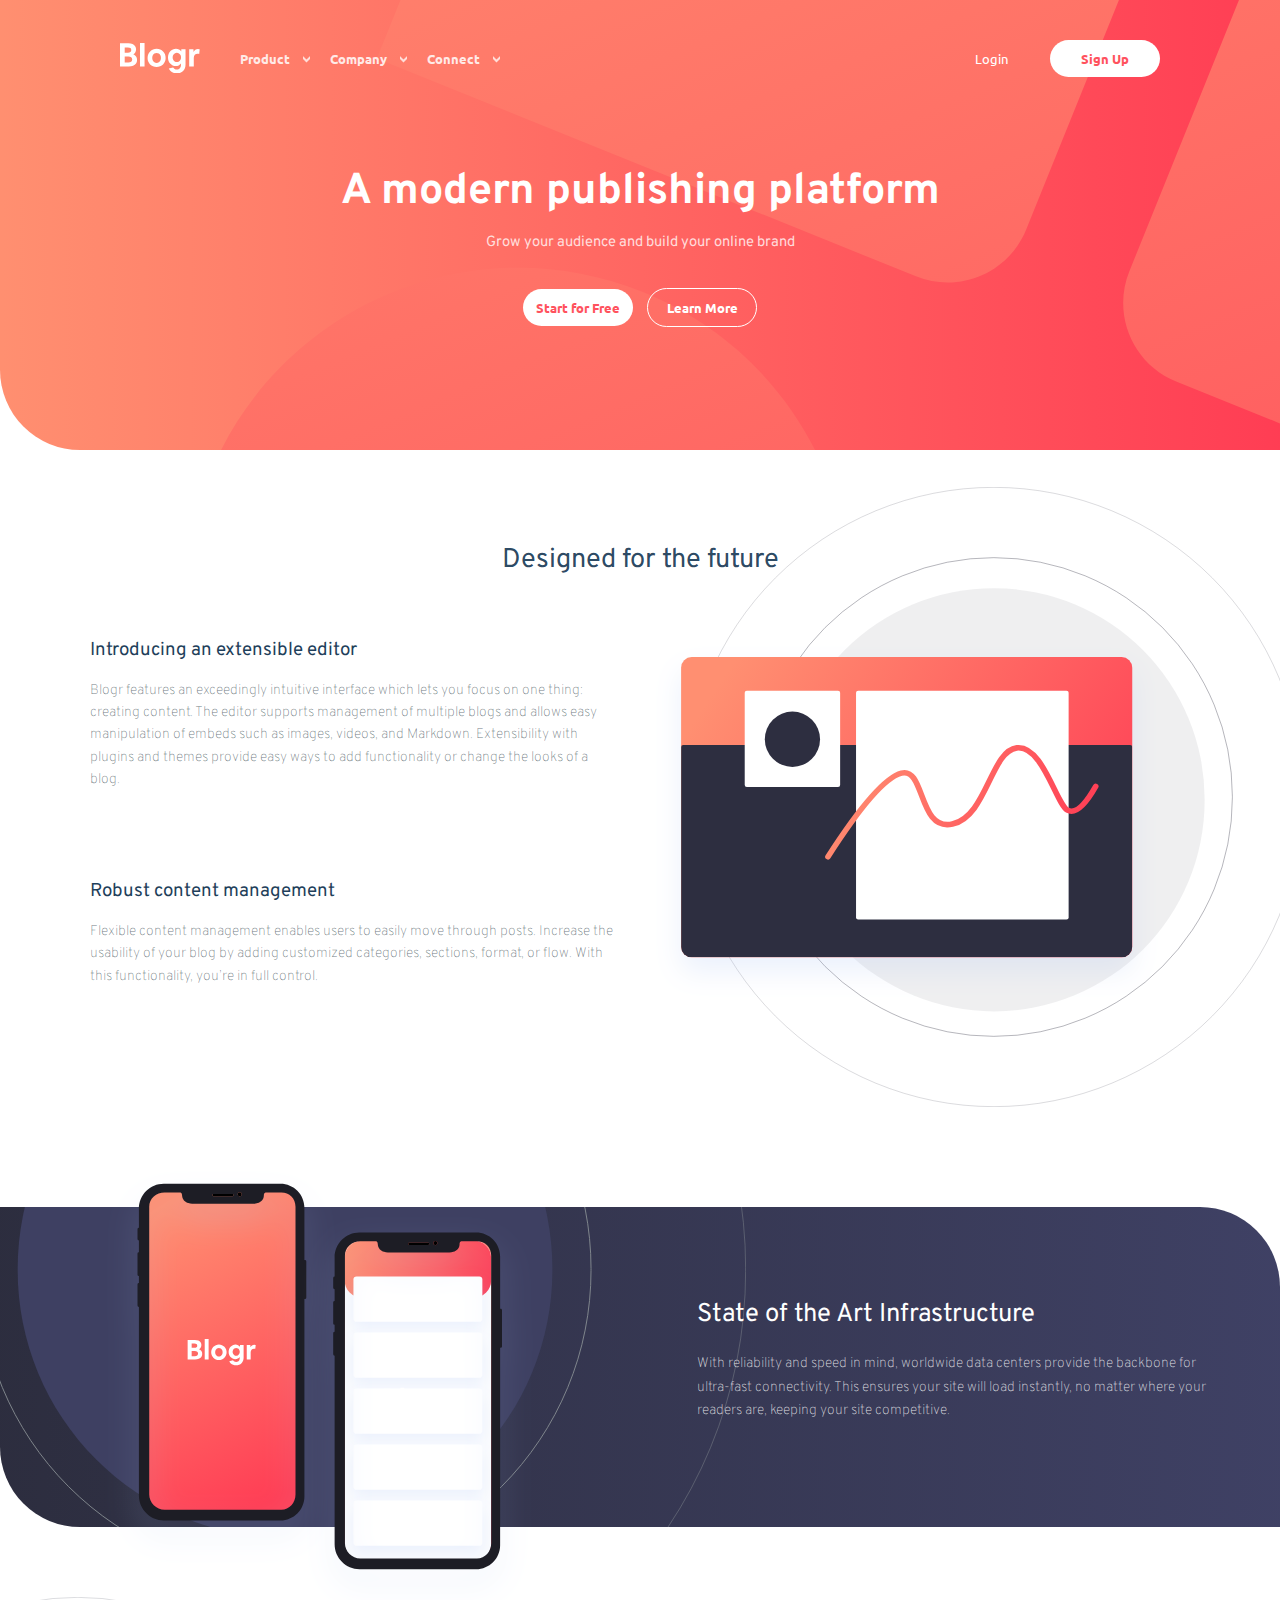
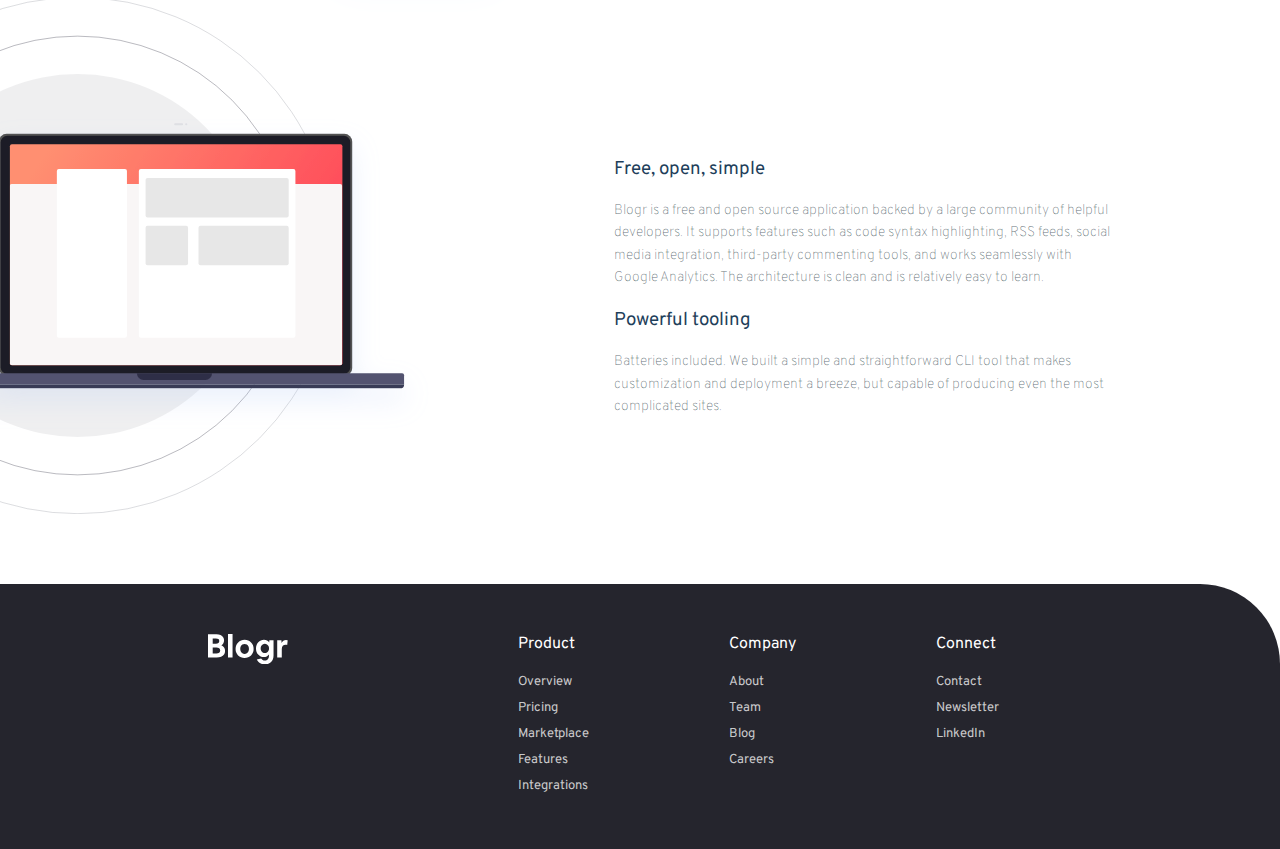
==== webpages/BLOG/index.html @ 29d578ed "V1" ====
<!DOCTYPE html>
<html lang="en">
<head>
  <meta charset="UTF-8">
  <meta name="viewport" content="width=device-width, initial-scale=1.0">
  <link rel="stylesheet" type="text/css" href="styles.css" media="screen">
  <link rel="icon" type="image/png" sizes="32x32" href="./images/favicon-32x32.png">
  <link rel="preconnect" href="https://fonts.gstatic.com">
  <link rel="preconnect" href="https://fonts.gstatic.com">
  <link href="https://fonts.googleapis.com/css2?family=Overpass:wght@300;400;600;700&display=swap" rel="stylesheet">
  <link href="https://fonts.googleapis.com/css2?family=Ubuntu:wght@400;500;700&display=swap" rel="stylesheet">
  
  <title>Frontend Mentor | [Blogr]</title>
</head>
<body>

<!-- SECTION 1 -->
<section class="section1">
  <div class="background-section1">
        
    <div class="top-menu">

                  <div class="burger">
                    <span></span>
                  </div>
                  <img id="logo-mobile" alt="logo" src="images/logo.svg">
         
          <div class="main-menu">
                <div class="item">
                      <div class="item-menu">
                        <button class="btn-menu button1 accordion">Product</button>
                          <div class="listitem-menu accordion_item">
                            <ul class="list-menu list1 accordion_collapse">
                                <li>Overview</li>
                                <li>Pricing</li>
                                <li>Marketplace</li>
                                <li>Features</li>
                                <li>Integrations</li>
                            </ul>
                          </div>
                        </div>
                      <div class="item-menu">
                        <button class="btn-menu button2 accordion">Company</button>
                          <div class="listitem-menu accordion_item">
                            <ul class="list-menu list2 accordion_collapse">
                                <li>About</li>
                                <li>Team</li>
                                <li>Blog</li>
                                <li>Careers</li>
                            </ul>
                          </div>
                      </div>
                      <div class="item-menu">
                        <button class="btn-menu button3 accordion">Connect</button>
                          <div class="listitem-menu accordion_item">
                            <!-- <div class="accordion_content"> -->
                              <ul class="list-menu list3 accordion_collapse">
                                  <li>Contact</li>
                                  <li>Newsletter</li>
                                  <li>LinkedIn</li>
                              </ul>
                            <!-- </div> -->
                          </div>
                      </div>
                </div>
                      <div class="login">
                        <button class="login-learn-btn loginbtn login-start-btn">Login</button>
                        <button class="signup-start-btn login-start-btn">Sign Up</button>
                      </div>
            </div>

            <!-- MOBILE MENU -->

            <div class="contains">
            <div class="main-menu-mobile">
              <div class="item">
                    <div class="item-menu">
                      <button class="accordion_title titlebtn1">Product</button>
                        <div class="accordion_collapse ac1">
                          <ul class="list1 list-mobile accordion_content">
                              <li>Overview</li>
                              <li>Pricing</li>
                              <li>Marketplace</li>
                              <li>Features</li>
                              <li>Integrations</li>
                          </ul>
                        </div>
                      </div>
                    <div class="item-menu">
                      <button class="accordion_title titlebtn2">Company</button>
                        <div class="accordion_collapse ac2">
                          <ul class="list2 list-mobile accordion_content">
                              <li>About</li>
                              <li>Team</li>
                              <li>Blog</li>
                              <li>Careers</li>
                          </ul>
                        </div>
                    </div>
                    <div class="item-menu">
                      <button class="accordion_title titlebtn3">Connect</button>
                        <div class="accordion_collapse ac3">
                          <!-- <div class="accordion_content"> -->
                            <ul class="list3 list-mobile accordion_content">
                                <li>Contact</li>
                                <li>Newsletter</li>
                                <li>LinkedIn</li>
                            </ul>
                          <!-- </div> -->
                        </div>
                    </div>
              </div>
                    <div class="login">
                      <button class="login-learn-btn loginbtn login-start-btn">Login</button>
                      <button class="signup-start-btn login-start-btn">Sign Up</button>
                    </div>
          </div>
        </div>


    </div>
        
    <div class="bottom-menu">
                <div class="slogan">
                  <h2>A modern publishing platform</h2>
                  <p>Grow your audience and build your online brand</p>
                </div>
                <div class="btn-bottom-menu">
                  <button id="start-btn" class="signup-start-btn btnbottom">Start for Free</button>
                  <button class="login-learn-btn learn btnbottom">Learn More</button>
                </div>
    </div>

 

  </div>
</section>

  <!-- SECTION 2 -->
<section class="section2">

      <div class="section-content">  
                  
          <h2 class="section2-title">Designed for the future</h2>
          
          <div class="background-section2"><img id="background-image-section2" src="images/illustration-editor-desktop.svg" alt="editor"><img id="background-image-section2-mobile" src="images/illustration-editor-mobile.svg" alt="editor-mobile"></div>


                  <div class="section2-content">
                    <h3 class="title-text-part">
                      Introducing an extensible editor
                    </h3>
                    <p class="text-part">
                      Blogr features an exceedingly intuitive interface which lets you focus on one thing: creating content. 
                      The editor supports management of multiple blogs and allows easy manipulation of embeds such as images, 
                      videos, and Markdown. Extensibility with plugins and themes provide easy ways to add functionality or 
                      change the looks of a blog.
                    </p>

                  </div>
                  <div class="section2-content section2-content-2">
                    <h3 class="title-text-part">
                      Robust content management
                    </h3>
                    <p class="text-part">   
                      Flexible content management enables users to easily move through posts. Increase the usability of your blog 
                      by adding customized categories, sections, format, or flow. With this functionality, you’re in full control.
                    </p>
                  
                  </div>
 

        </div>

</section>

<section class="section3">

    <img id="img-phones" src="images/illustration-phones.svg" alt="phones-img">
    <div class="background-section3">
      
            <div class="section-content-3">

              <div class="section3-content">

                  <h2 class="section3-title">State of the Art Infrastructure</h2>

                  <p class="text3-part">
                    With reliability and speed in mind, worldwide data centers provide the backbone for ultra-fast connectivity. 
                    This ensures your site will load instantly, no matter where your readers are, keeping your site competitive.
                  </p> 

              </div>

            </div>
      </div>
</section>


<section class="section4">

      <div class="section-content">
        
        <div class="section4-content">

                <img id="img-section4" src="images/illustration-laptop-desktop.svg" alt="laptop-img">
                <img id="img-section4-mobile" src="images/illustration-laptop-mobile.svg" alt="laptop-img">
                <div class="text-section4">
                    <h3 class="title-text-part">Free, open, simple</h3>

                    <p class="text4-part">
                    Blogr is a free and open source application backed by a large community of helpful developers. It supports 
                    features such as code syntax highlighting, RSS feeds, social media integration, third-party commenting tools, 
                    and works seamlessly with Google Analytics. The architecture is clean and is relatively easy to learn.
                    </p>

                    <h3 class="title-text-part">Powerful tooling</h3>

                    <p class="text4-part">
                    Batteries included. We built a simple and straightforward CLI tool that makes customization and deployment a breeze, but
                    capable of producing even the most complicated sites.
                    </p>
                </div>
        </div>
      </div>

</section>


<section class="section5">

      <div class="footer">
              <div class="footer-content">                    
                  <span class="footer-title">Product</span>
                  <ul>

                    <li>Overview</li>
                    <li>Pricing</li>
                    <li>Marketplace</li>
                    <li>Features</li>
                    <li>Integrations</li>

                  </ul>
              </div>

              <div class="footer-content">                    
                <span class="footer-title">Company</span>
                <ul>
                  <li>About</li>
                  <li>Team</li>
                  <li>Blog</li>
                  <li>Careers</li>
                </ul>
              </div>

              <div class="footer-content">                    
                <span class="footer-title">Connect</span>
                <ul>
                  <li>Contact</li>
                  <li>Newsletter</li>
                  <li>LinkedIn</li>
                </ul>
              </div>
          


        </div>

</section>
  <script src="app.js"></script>
</body>
</html>
---- webpages/BLOG/styles.css ----
body{

    margin: 0;
    padding: 0;
    font-family: 'Overpass', sans-serif;

}

button{

    cursor: pointer;
    font-family: 'Ubuntu', sans-serif;
}

button:focus{

    outline: none;

}

#logo-mobile{

    display: none;
}

.section1{

    background: linear-gradient(90deg, hsl(13, 100%, 72%) 0%, hsl(353, 100%, 62%) 100%);
    border-bottom-left-radius: 80px 80px;

}

.main-menu-mobile{

    display: none;
}

.background-section1{

    height: 450px;
    overflow: hidden;
    background-image: url(images/bg-pattern-intro.svg);
    background-size: 210%;
    background-position: -20rem -60rem;
    display: flex;
    background-repeat: no-repeat;
    flex-direction: column;
    position: relative;
    width: 100%;
    
}

.burger{

    display: none;
}


.main-menu::before{

    background: url(images/logo.svg);
    content: '';
    display: block;
    width: 80px;
    height: 30px;
    background-repeat: no-repeat;
    background-size: cover;
    background-position: center center;
    margin-top: 3px;
    margin-right: 20px;

}

#logo{

    position: absolute;
    top: 25px;
    left: 8%;

}


.top-menu{

    display: flex;
    align-items: center;
    justify-content: space-between;
    padding: 40px 120px 0px 120px;


}

.main-menu{

    display: flex;
    width: 100%;
    position: relative;
    
}

.item{

    display: flex;
    align-items: flex-start;
}

.login{

    right: 0px;
    position: absolute;
}


.bottom-menu{

    display: flex;
    flex-direction: column;
    align-items: center;
    justify-content: center;
    margin-top: 80px;
    color: hsl(0, 0%, 100%);
    
}

.slogan{

    display: flex;
    flex-direction: column;
    align-items: center;
    line-height: 0.001rem;
    margin-bottom: 5px;
}

.slogan h2{
    
    font-size: 2.7em;
}

.slogan p{

    color: hsla(0, 0%, 100%, 0.781);
    font-size: 0.92em;
}

.btn-bottom-menu{

    margin-top: 25px;
}


/* BTN Custom */

.btn-menu{

    border: none;
    background: transparent;
    color: rgba(255, 255, 255, 0.849);
    font-weight: 600;
    font-size: 0.8em;
    font-family: 'Ubuntu', sans-serif;
    padding: 10px 20px 10px 20px;
    position: relative;
    display: block;
    display: flex;
    justify-content: space-between;

}

.btn-menu:hover{

    color: white;
    font-weight: 700;
    text-decoration: underline;
    
}

.btn-menu::after{

    content: '';
    display: block;
    width: 7px;
    height: 7px;
    background-image: url(images/icon-arrow-light.svg);
    background-repeat: no-repeat;
    background-size: cover;
    background-position: center center;
    transition: 0.2s ease-in-out;
    position: absolute;
    right: 0;
    top: 44%;

}


.signup-start-btn{

    border: none;
    background: hsl(0, 0%, 100%);
    padding: 10px 5px 10px 5px;
    border-radius: 40px;
    color: hsl(356, 100%, 66%);
    font-weight: 600;  
    transition: 0.1s ease-in-out;
    width: 110px;
 
}

.signup-start-btn:hover{

    background: hsl(355, 100%, 74%);
    color: white;
    transition: 0.1s ease-in-out;
}


.login-learn-btn{

    border: none;
    color: white;
    background: transparent;
    padding: 10px 5px 10px 5px;
    border-radius: 40px;
    width: 110px;
    transition: 0.1s ease-in-out;
}

.learn{

    border: 1px solid white;
    font-weight: 600; 
    transition: 0.1s ease-in-out;
}

.learn:hover{

    background: white;
    color: hsl(356, 100%, 66%);
    transition: 0.1s ease-in-out;

}

.btnbottom{

    margin-right: 5px;
    margin-left: 5px;
}

.loginbtn:hover{

    background: hsl(355, 100%, 74%);
    transition: 0.1s ease-in-out;

}

/* ANIMATION MENU */

.item-menu{

    position: relative;
}

.listitem-menu ul{

    background-color: white;
    padding: 15px;
    margin: 10px;
    height: 110px;
    width: 110px;
    border-radius: 3%;
    position: absolute;
    box-shadow: 0px 10px 60px rgba(0, 0, 0, 0.418);
    display: none;

}


.listitem-menu ul li{

    list-style-type: none;
    font-size: 14px;
    line-height: 1.7em;
    cursor: pointer;
    font-family: 'Ubuntu', sans-serif;

}

.listitem-menu ul li:hover{

    font-weight: 900;
}

.btn-menu.open + .listitem-menu ul{

    display: block;


} 

.btn-menu.open::after{

    transform: rotate(180deg);
    transition: 0.2s ease-in-out;

}

.list2 li{

    padding: 0.18rem;
}

.list3 li{

    padding: 7px;
}


/* SECTION 2 */

.section2{

    margin-bottom: 100px;
    
}

.section-content{

    display: flex;
    padding: 70px;
    flex-direction: column;  
    position: relative;
    overflow-x: hidden;
    
       
}

.background-section2{

    position: relative;
    
}

#background-image-section2{

    height: 620px;
    width: 650px;
    position: absolute;
    transform: translateX(88%) translateY(-7rem);
    left: 1%;

}

#background-image-section2-mobile{

    display: none;

}
.section2-title{

    display: flex;
    justify-content: center;
    color:rgba(31, 63, 91, 0.966);
    font-weight: 400;
    font-size: 1.7em;
   
}

.section2-content{

    display: flex;
    flex-direction: column;
    margin-right: 50%;
    padding: 20px;

}

.title-text-part{

    color:hsl(208, 49%, 24%);
    font-weight: 400;

}

.text-part{

    color: hsla(206, 13%, 34%, 0.822);
    font-size: 14px;
    line-height: 1.6em;
    font-weight: lighter;
    transform: translateY(-15px);
}


/* SECTION 3 */

.section3{

    background: linear-gradient(90deg, hsl(237, 17%, 21%) 0%, hsl(237, 23%, 32%) 100%);
    height: 320px;
    border-bottom-left-radius: 80px 80px;
    border-top-right-radius: 80px 80px;
    position: relative;
}

.background-section3{

    height: 450px;
    overflow: hidden;
    background-image: url(images/bg-pattern-circles.svg);
    background-size: 72%;
    background-position: -11rem -25rem;
    background-repeat: no-repeat;
    height: 100%;

}

.section-content-3{

    display: flex;
    padding: 70px;
    flex-direction: column;  
    position: relative;
    overflow-x: hidden;

}

.section3-title{

    display: flex;
    color:white;
    font-weight: 400;
    font-size: 1.6em;

}

.section3-content{

    display: flex;
    flex-direction: column;
    margin-left: 55%;
}

.text3-part{

    color: rgba(255, 255, 255, 0.863);
    font-size: 14px;
    line-height: 1.7em;
    transform: translateY(-15px);
    font-weight: lighter;

}

#img-phones{

    position: absolute;
    height: 140%;
    transform: translateX(20%) translateY(-39px);
    right: 65%;
}


/* SECTION 4 */


.section4{

    overflow: hidden;
}


.section4-content{

    display: flex;
    align-items: center;

}

#img-section4{

    width: 640px;
    height: 100%;
    transform: translateX(-250px);
}

#img-section4-mobile{

    display: none;
}

.text-section4{

    padding-top: 60px;
    transform: translateX(-6rem);

}

.text4-part{

    color: hsla(206, 13%, 34%, 0.856);
    font-size: 14px;
    line-height: 1.6em;
    font-weight: lighter;
}

/* SECTION 5 */

.section5{

    background-color: hsl(240, 10%, 16%);
    border-top-right-radius: 80px;
    height: 150px auto;
    position: relative;
}

.footer{

    display: flex;
    margin-left: 35%;
 
}


.footer-content{

    display: flex;
    flex-direction: column;
    align-items: left;
    justify-content: center;
    margin: 50px 70px 50px 70px;
    color: white;
    height: 100%;

}

.footer-title{

    margin-bottom: 15px;
  
}

.footer-content ul{

    margin: 0;
    padding: 0;
    font-size: 13px;
    color: rgba(255, 255, 255, 0.767);
    line-height: 2em;
    

}

.footer-content ul li{

    list-style-type: none;
    cursor: pointer;

}

.footer-content ul li:hover{

    text-decoration: underline;

}


.footer::before{

    background: url(images/logo.svg);
    content: '';
    display: block;
    width: 80px;
    height: 30px;
    background-repeat: no-repeat;
    background-size: cover;
    background-position: center center;
    position: absolute;
    top: 50px;
    transform: translateX(-15rem);

}



/* RESPONSIVE /////////////////////////////////////////////// */

@media screen and (max-width : 800px){



/* SECTION 1 (Head) */

    .section1{

        overflow: hidden;
        background: linear-gradient(180deg, hsl(13, 100%, 72%) 0%, hsl(353, 100%, 62%) 100%);
        
    }

    .main-menu{

        display: none;
    }

    #logo-mobile{

        display: block;
        width: 80px;
        height: 30px;
        position: absolute;
        top: 8%;
        left: 10%;

    }

    .background-section1{

        height: 550px;
        padding: 10px;
        padding: 0;
        align-items: center;
        background-size: 350%;
        background-position: -21rem -16rem;
        justify-content: center;

    }

    .main-menu::before{

        display: none;
    
    }

    .bottom-menu{

        margin-top: 30px;
        width: 96%;
        padding: 0;

    }

    .slogan{

        text-align: center;
        line-height: 3em;
        margin-top: 0;
        font-size: 14px;
        padding: 10px;
    }

    .slogan h2{
    
        font-size: 2.7em;
        font-weight: lighter;
    }

    .slogan p{

        font-size: 18px;
        line-height: 1.5em;
        width: 90%;
    }

    .btnbottom{

        height: 45px;
        width: 120px;
        font-size: 15px;

    }


    .loginbtn:hover{

        background: none;
    
    }

    /* BURGER /////////// */

    .burger{

        height: 24px;
        width: 42px;
        cursor: pointer;
        position: relative;
        display: block;
        right: 10px;
        top: 44px;
        position: absolute;

    }

    .burger span{

        width: 30px;
        height: 2px;
        display: block;
        background-color: white;
        position: absolute;
        top: 50%;
        transform: translateY(-50%);
        transition: 0.3s ease-in-out;
    }

    .burger span::before, .burger span::after{

        content:'';
        position: absolute;
        width: 30px;
        height: 2px;
        background-color: white;
        transition: 0.3s ease-in-out;

    }

    .burger span::before{

        transform: translateY(-8px);

    }

    .burger span::after{

        transform: translateY(8px);

    }

    .burger.active span{

        background-color: transparent;
    }

    .burger.active span::before{

        transform: translateY(0px) rotateZ(45deg);
    }

    .burger.active span::after{

        transform: translateY(0px) rotateZ(-45deg);

    }


    /* ACCORDION MENU */


        .contains{

            position: absolute;
            left: 50%;
            transform: translateX(-50%) translateY(135px);
            border-radius: 2%;
            height: 300Px;


        }

        .main-menu-mobile{

            background-color: white;
            display: none;
            flex-direction: column;
            width: 300px;
            border-radius: 2%;
            padding: 10px;
            margin-top: 20px;
            box-shadow: 0px 10px 60px rgba(0, 0, 0, 0.418);

        }

        .main-menu-mobile.active{

            display: flex;

        }

        .item{

            display: flex;
            flex-direction: column;
            align-items: center;
            justify-content: center;
    
        }

        .login{

            position: relative;
            display: flex;
            flex-direction: column;
            align-items: center;
            justify-content: center;
            border-top: 1px solid rgba(170, 170, 170, 0.384);
            margin-top: 20px;
            margin-bottom: 12px;
           
        }

        .login-start-btn{

            height: 45px;
            width: 130px;
            font-size: 16px;
            font-weight: 100;
    
        }
    
        .loginbtn{
    
            color: rgba(0, 0, 0, 0.76);
        }

        .signup-start-btn{

            background-color: white;
            color: hsl(356, 100%, 66%);
        }

        .item-menu{

            position: relative;
            display: flex;
            flex-direction: column;
            /* FAIRE LE AFTER APRES */
        }


        .accordion_title::after{

            content: '';
            height: 9px;
            width: 9px;
            background-image: url(images/icon-arrow-dark.svg);
            background-position: center center;
            transition: 0.2s ease-in-out;
            position: absolute;
            right: 95px;
            background-size: cover;
            
        }

        .accordion_title.active::after{

            transform: rotate(180deg);
            transition: 0.2s ease-in-out;
            
        }

        .accordion_title.active{

            color: hsl(207, 13%, 34%);
        }


        .accordion_title{

            color: rgba(0, 0, 0, 0.849);
            font-size: 16px;
            font-weight: 100;
            display: flex;
            align-items: center;
            justify-content: center;
            border: none;
            background: transparent;
            color: rgba(0, 0, 0, 0.76);
            font-weight: 200;
            font-size: 18px;
            font-family: 'Ubuntu', sans-serif;
            padding: 10px 20px 10px 20px;

        }
    

        .list-mobile{

            background-color: rgba(235, 235, 235, 0.856);
            display: flex;
            flex-direction: column;
            list-style-type: none;
            align-items: center;
            justify-content: center;
            padding-inline-start: 0;
            color: hsl(207, 13%, 34%);
            font-size: 15px;
            border-radius: 3%;
            width: 280px;
            padding: 10px;
       
        
        }

        .accordion_collapse{

            max-height: 0;
            overflow: hidden;
            transition: 0.2s ease-in-out;
        }


            /* SECTION 2 */

    .section2{

        position: relative;
        display: flex;
        flex-direction: column;
        margin-top: 50px;
        margin-bottom: 120px;

    }

    .section-content{

        display: flex;
        padding: 0px;
        flex-direction: column;
        justify-content: center;
        align-items: center;
        
    }

    #background-image-section2{

        display: none;

    }

    #background-image-section2-mobile{

        display: block;
        position: relative;
        transform: translateX(0%) translateY(-2.5rem);
        top: 50px;
        left: 0%;
        
    }

    .section2-title{
        text-align: center;
    }

    .section2-content{

        margin-right: 0%;
        padding: 20px 30px 20px 30px;
        text-align: center;

    }

    .section2-content-2{

        transform: translateY(-60px);
    }

    .title-text-part{

        font-size: 1.8em;

    }

    .text-part{

        color: rgba(75, 88, 98, 0.815);
        font-size: 16px;

    }

    /* SECTION 3 */

    .section3{

        background: linear-gradient(90deg, hsl(237, 17%, 21%) 0%, hsl(237, 23%, 32%) 100%);
        height: 600px;
        width: 100%;
        border-bottom-left-radius: 80px 80px;
        border-top-right-radius: 80px 80px;
        position: relative;

    }

    #img-phones{
    
        height: 380px;
        transform: translateX(-50%) translateY(-180px);
        z-index: 99;
        left: 50%; 

    }

    
    .background-section3{
    
        overflow: hidden;
        background-size: 160%;
        background-position: -7.5rem -16rem;
        transform: translateY(0rem);
        padding: 0px 10px 0px 10px;
        display: flex;
        border-top-right-radius: 80px 80px;

    
    }

    .section-content-3{

        height: 90%;
        width: 100%;
        padding: 30px 10px 10px 10px;
        display: flex;
        align-items: center;
        justify-content: center;
        text-align: center;
        transform: translateY(3rem);
    }
    
    .section3-content{
    
        margin-left: 0%;
        transform: translateY(0rem);
        
    }

    .section3-title{
      
        justify-content: center;
        font-size: 2.5em;
    
    }
    
    .text3-part{
    
        color: rgba(255, 255, 255, 0.877);
        font-size: 16px;
        line-height: 2.1em;
        transform: translateY(-20px);
        
    }





    /* SECTION 4 */


    .section4{

        margin-top: 50px;
        padding: 10px;
    }


    .section4-content{

        align-items: center;
        justify-content: center;
        flex-direction: column;

    }

    #img-section4{

        display: none;

    }

    #img-section4-mobile{

        display: block;
        width: 520px;
        
    }

    .text-section4{

        padding: 10px;
        display: flex;flex-direction: column;
        align-items: center;
        justify-content: center;
        width: 350px;
        text-align: center;
        transform: translateX(0);

    }

    .text4-part{

        color: hsla(206, 13%, 34%, 0.767);
        font-size: 16px;
        line-height: 2em;
 

    }


    /* SECTION 5 */

    .section5{

        background-color: hsl(240, 10%, 16%);
        border-top-right-radius: 80px;
        height: 150px auto;
        position: relative;
    }

    .footer{

        margin-left: 0%;
        flex-direction: column;
        align-items: center;
        justify-content: center;
        margin-top: 30px;
        padding-top: 130px;
        padding-bottom: 20px;
    
    }


    .footer-content{

        margin: 0;
        height: 100%;
        text-align: center;
        margin-bottom: 40px;
        

    }


    .footer-content ul{

        font-size: 16px;

    }



    .footer::before{

        transform: translateX(0rem);

    }



}







@media screen and (max-width : 1100px) and (min-width: 800px){

    /* SECTION 2 */

    #background-image-section2{

        transform: translateX(70%) translateY(-5rem);

    }

    .text-part{

        text-align: justify; 
    }

    /* SECTION 3 */

    .background-section3{

        background-position: -9rem -17rem;
    }

    .section3-content{

        transform: translateY(-30px);
    
    }

    .text3-part{

        text-align: justify;    
    }

    #img-phones{

        position: absolute;
        height: 140%;
        transform: translateX(25%) translateY(-39px);
        right: 63%;
    }

    /* SECTION 4 */


    .text-section4{

        padding: 60px 0 0 0;
        transform: translateX(-100px);
        text-align: justify;    

    }

    /* SECTION 5 */

    .footer{

        margin-left: 29%;
    }

    .footer::before{

        transform: translateX(-10rem);
    
    }

}


@media screen and (min-width : 1335px){


    body{

        max-width: 1335px;
        margin-left: 10%;
        margin-right: 10%;
        
    }

    #background-image-section2{

        height: 580px;
        width: 610px;
        position: absolute;
        transform: translateX(100%) translateY(-7rem);
        left: 1%;
    
    }

}




@media screen and (max-width : 320px){

    /* SECTION 3 */

    #img-phones{
        
        height: 320px;
        transform: translateX(-50%) translateY(-155px);

    }

    /* SECTION 4 */

    #img-section4-mobile{

        width: 400px;


    }

    .text-section4{

        padding: 10px;
        display: flex;flex-direction: column;
        align-items: center;
        justify-content: center;
        width: 300px;
        text-align: center;

    }

}
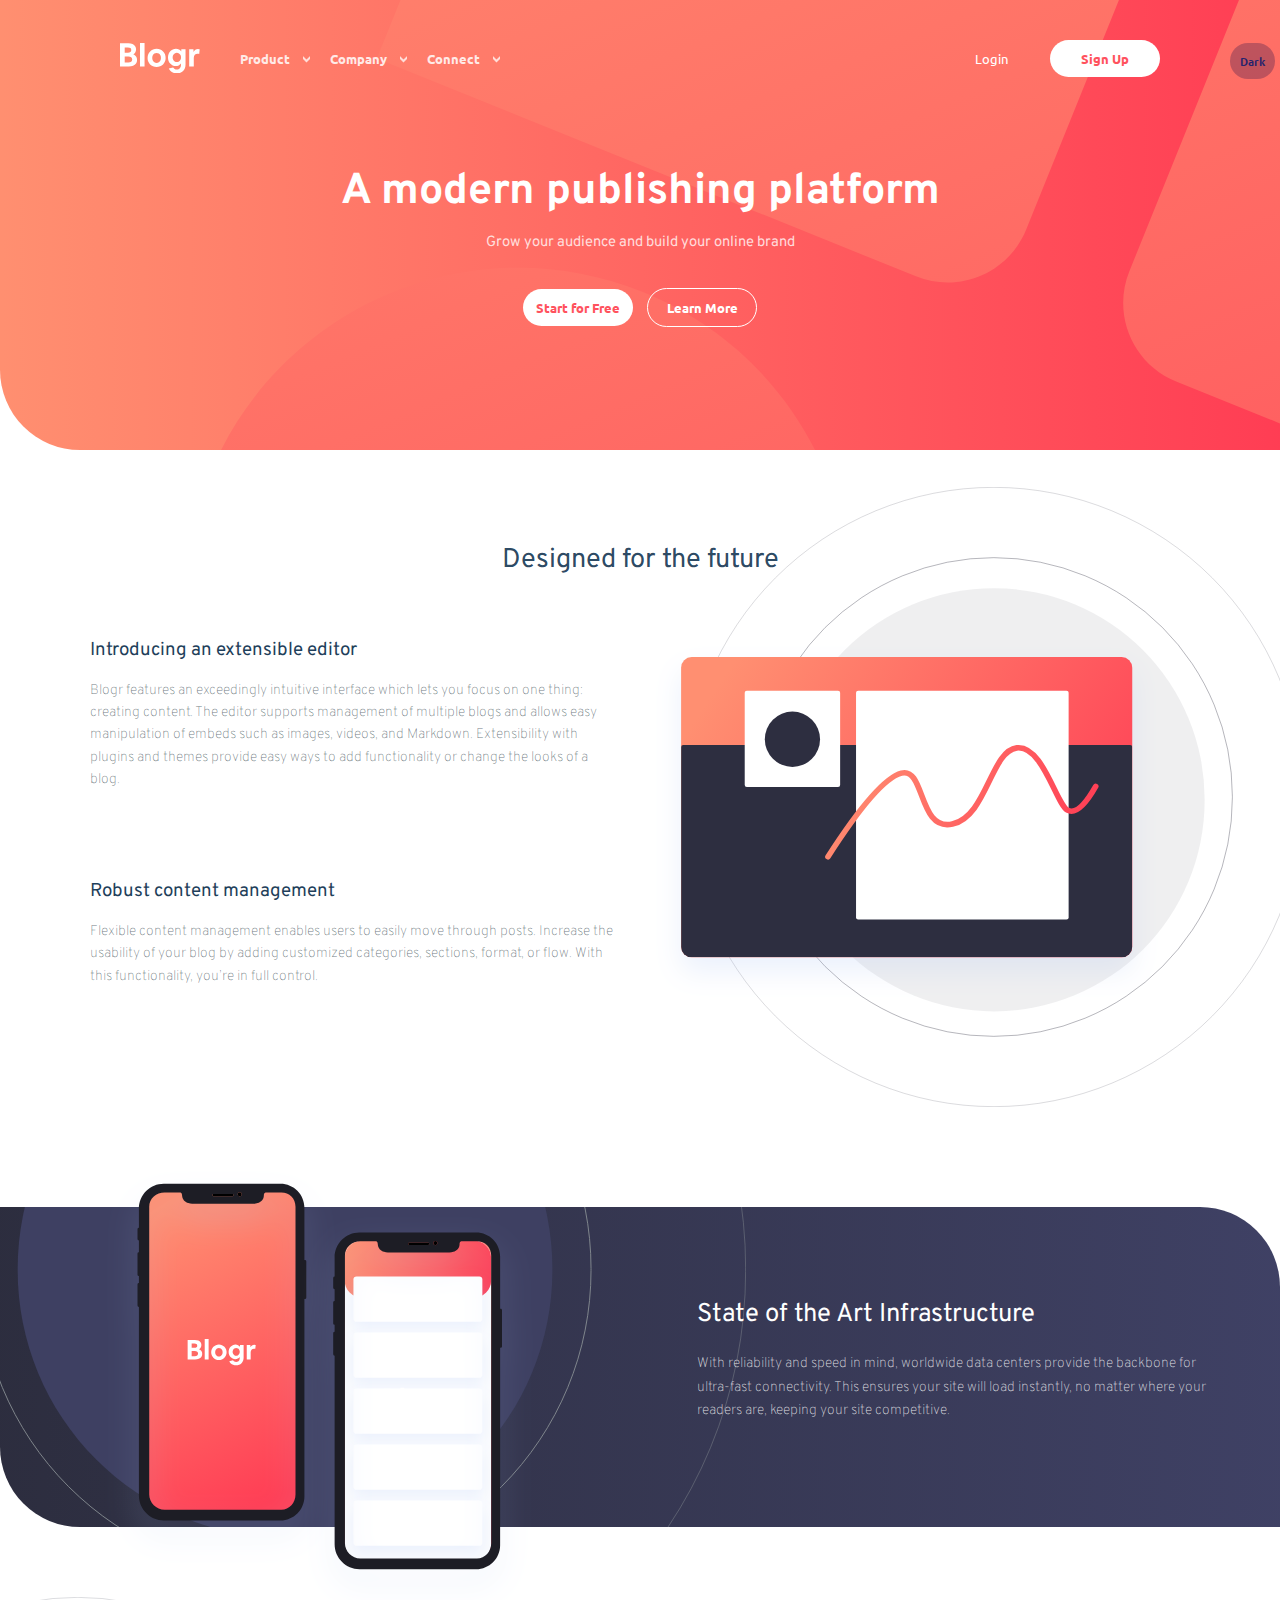
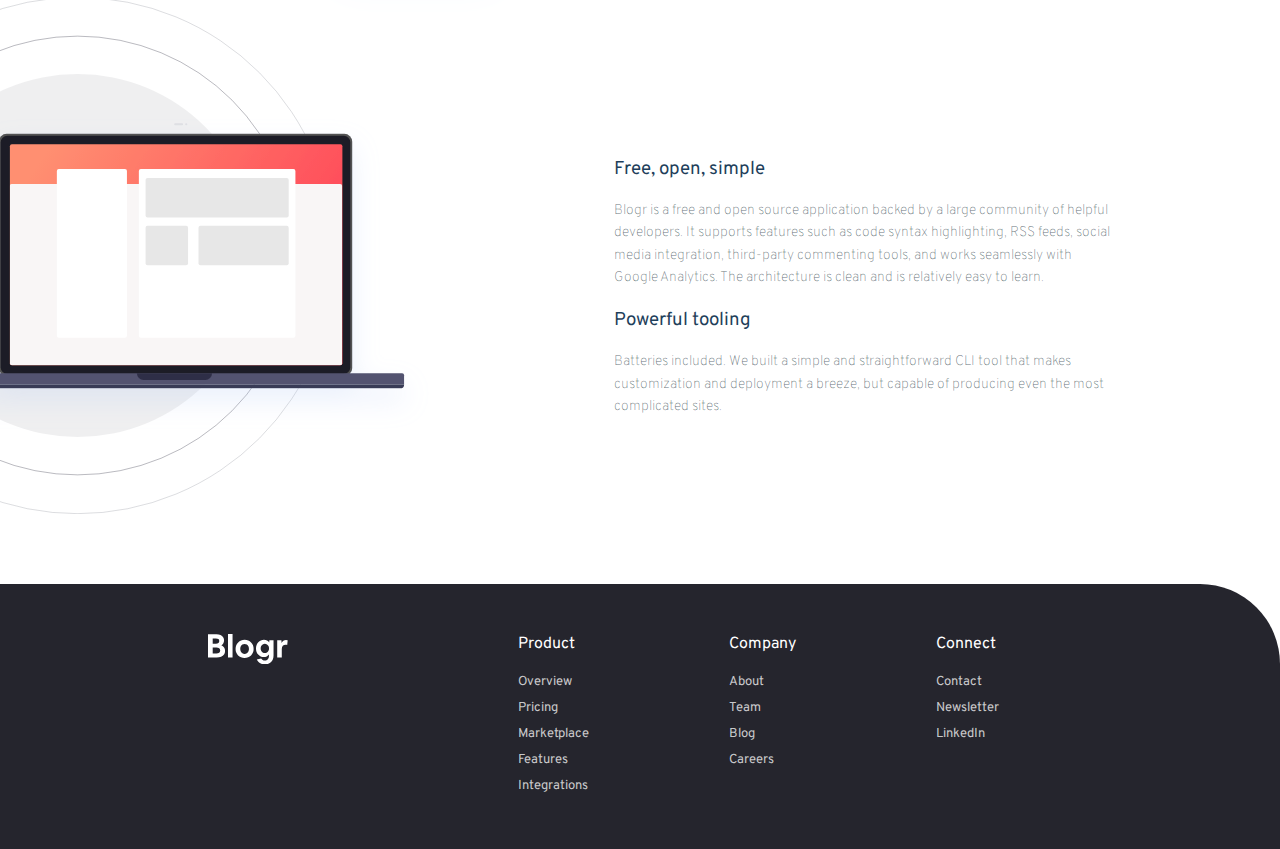
==== commit ccec0b3f: "V1.03" ====
--- a/webpages/BLOG/index.html
+++ b/webpages/BLOG/index.html
@@ -4,6 +4,7 @@
   <meta charset="UTF-8">
   <meta name="viewport" content="width=device-width, initial-scale=1.0">
   <link rel="stylesheet" type="text/css" href="styles.css" media="screen">
+  <script src="https://code.jquery.com/jquery-3.6.0.js" integrity="sha256-H+K7U5CnXl1h5ywQfKtSj8PCmoN9aaq30gDh27Xc0jk=" crossorigin="anonymous"></script>
   <link rel="icon" type="image/png" sizes="32x32" href="./images/favicon-32x32.png">
   <link rel="preconnect" href="https://fonts.gstatic.com">
   <link rel="preconnect" href="https://fonts.gstatic.com">
@@ -25,6 +26,7 @@
                   </div>
                   <img id="logo-mobile" alt="logo" src="images/logo.svg">
          
+                  <div class="darkmode"><button>Dark</button></div>
           <div class="main-menu">
                 <div class="item">
                       <div class="item-menu">
@@ -268,5 +270,6 @@
 
 </section>
   <script src="app.js"></script>
+  <script src="jQuery.js"></script>
 </body>
 </html>--- a/webpages/BLOG/styles.css
+++ b/webpages/BLOG/styles.css
@@ -7,6 +7,11 @@
 
 }
 
+body.dark{
+
+    background: linear-gradient(90deg, hsla(216, 64%, 41%, 0.603) 0%, hsla(246, 92%, 28%, 0.521) 100%);
+}
+
 button{
 
     cursor: pointer;
@@ -29,6 +34,11 @@
     background: linear-gradient(90deg, hsl(13, 100%, 72%) 0%, hsl(353, 100%, 62%) 100%);
     border-bottom-left-radius: 80px 80px;
 
+}
+
+.section1.dark{
+
+    background: linear-gradient(90deg, hsla(216, 64%, 41%, 0.603) 0%, hsla(246, 92%, 28%, 0.521) 100%);
 }
 
 .main-menu-mobile{
@@ -151,6 +161,24 @@
 
 /* BTN Custom */
 
+
+.darkmode button{
+
+    border: none;
+    background: rgba(4, 4, 70, 0.26);
+    color: rgba(12, 27, 112, 0.849);
+    font-weight: 600;
+    font-size: 0.7em;
+    font-family: 'Ubuntu', sans-serif;
+    padding: 10px;
+    cursor: pointer;
+    border-radius: 50px;
+    position: absolute;
+    right: 5px;
+    top: 43px;
+
+
+}
 .btn-menu{
 
     border: none;
@@ -594,6 +622,13 @@
         overflow: hidden;
         background: linear-gradient(180deg, hsl(13, 100%, 72%) 0%, hsl(353, 100%, 62%) 100%);
         
+    }
+
+    .darkmode button{
+
+        right: 13px;
+        top: 90px;
+    
     }
 
     .main-menu{
@@ -1277,4 +1312,51 @@
 
     }
 
+}
+
+
+/* DARK MODE */
+
+
+body.dark{
+
+    background: linear-gradient(90deg, hsla(240, 29%, 33%, 0.603) 0%, hsla(241, 76%, 30%, 0.521) 100%);
+}
+
+
+.section1.dark{
+
+    background: linear-gradient(90deg, hsla(240, 29%, 33%, 0.603) 0%,  hsla(241, 76%, 30%, 0.521) 100%);
+}
+
+.slogan.dark{
+
+    color: rgba(255, 255, 255, 0.81);
+}
+
+.background-section1.dark{
+
+    background-image: none;
+}
+
+.signup-start-btn.dark{
+
+    background: transparent;
+    border: 1px solid white;
+}
+
+.login-learn-btn.dark{
+
+    color: rgba(255, 255, 255, 0.89);
+}
+
+p.dark{
+
+    color: rgba(255, 255, 255, 0.712);
+}
+
+
+.main-menu-mobile{
+
+    background-color: rgb(211, 211, 212);
 }